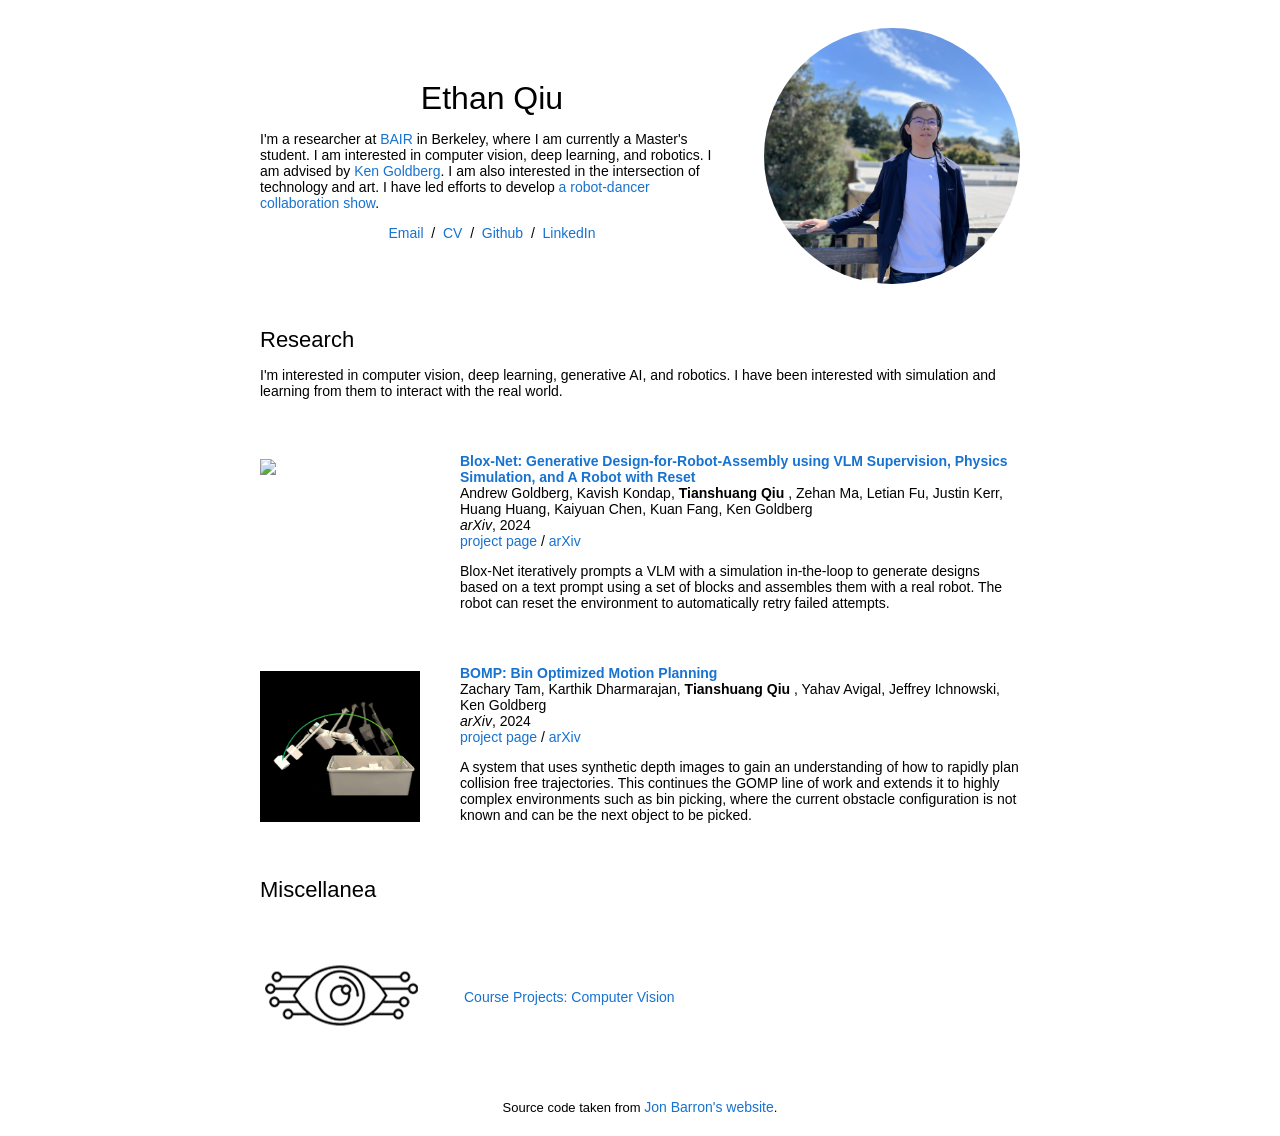
==== index.html @ ef0cfbb1 "updated linkedin" ====
<!DOCTYPE html>
<html lang="en">
  <head>
    <meta http-equiv="Content-Type" content="text/html; charset=UTF-8" />

    <title>Tianshuang (Ethan) Qiu</title>

    <meta name="author" content="Ethan Qiu" />
    <meta name="viewport" content="width=device-width, initial-scale=1" />
    <link
      rel="shortcut icon"
      href="images/favicon/cyber.ico"
      type="image/x-icon"
    />
    <link rel="stylesheet" type="text/css" href="stylesheet.css" />
  </head>

  <body>
    <table
      style="
        width: 100%;
        max-width: 800px;
        border: 0px;
        border-spacing: 0px;
        border-collapse: separate;
        margin-right: auto;
        margin-left: auto;
      "
    >
      <tbody>
        <tr style="padding: 0px">
          <td style="padding: 0px">
            <table
              style="
                width: 100%;
                border: 0px;
                border-spacing: 0px;
                border-collapse: separate;
                margin-right: auto;
                margin-left: auto;
              "
            >
              <tbody>
                <tr style="padding: 0px">
                  <td style="padding: 2.5%; width: 63%; vertical-align: middle">
                    <p class="name" style="text-align: center">Ethan Qiu</p>
                    <p>
                      I'm a researcher at
                      <a href="https://bair.berkeley.edu/"> BAIR </a> in
                      Berkeley, where I am currently a Master's student. I am
                      interested in computer vision, deep learning, and
                      robotics. I am advised by
                      <a href="https://goldberg.berkeley.edu/">Ken Goldberg</a>.
                      I am also interested in the intersection of technology and
                      art. I have led efforts to develop
                      <a
                        href="https://sites.google.com/playing.studio/breathless"
                      >
                        a robot-dancer collaboration show</a
                      >.
                    </p>
                    <p style="text-align: center">
                      <a href="mailto:ethantqiu+website@berkeley.edu">Email</a>
                      &nbsp;/&nbsp;
                      <a href="data/Resume.pdf">CV</a>
                      &nbsp;/&nbsp;
                      <!-- <a href="data/JonBarron-bio.txt">Bio</a> &nbsp;/&nbsp; -->
                      <!-- <a href="https://scholar.google.com/citations?hl=en&user=jktWnL8AAAAJ">Scholar</a> &nbsp;/&nbsp; -->
                      <!-- <a href="https://twitter.com/jon_barron">Twitter</a> &nbsp;/&nbsp; -->
                      <a href="https://github.com/TianshuangQiu/">Github</a>
                      &nbsp;/&nbsp;
                      <a href="https://www.linkedin.com/in/ethantqiu"
                        >LinkedIn</a
                      >
                    </p>
                  </td>
                  <td style="padding: 2.5%; width: 40%; max-width: 40%">
                    <a href="images/EthanQiu.jpg"
                      ><img
                        style="
                          width: 100%;
                          max-width: 100%;
                          object-fit: cover;
                          border-radius: 50%;
                        "
                        alt="profile photo"
                        src="images/EthanQiu.jpg"
                        class="hoverZoomLink"
                    /></a>
                  </td>
                </tr>
              </tbody>
            </table>
            <table
              style="
                width: 100%;
                border: 0px;
                border-spacing: 0px;
                border-collapse: separate;
                margin-right: auto;
                margin-left: auto;
              "
            >
              <tbody>
                <tr>
                  <td
                    style="padding: 20px; width: 100%; vertical-align: middle"
                  >
                    <h2>Research</h2>
                    <p>
                      I'm interested in computer vision, deep learning,
                      generative AI, and robotics. I have been interested with
                      simulation and learning from them to interact with the
                      real world.
                    </p>
                  </td>
                </tr>
              </tbody>
            </table>
            <table
              style="
                width: 100%;
                border: 0px;
                border-spacing: 0px;
                border-collapse: separate;
                margin-right: auto;
                margin-left: auto;
              "
            >
              <!-- RESEARCH PROJECTS BEGIN-->
              <tbody>
                <tr
                  onmouseout="blox_stop()"
                  onmouseover="blox_start()"
                  bgcolor="#ffffff"
                >
                  <td style="padding: 20px; width: 25%; vertical-align: middle">
                    <div class="one">
                      <div class="two" id="blox_image">
                        <video width="100%" height="100%" muted autoplay loop>
                          <source src="images/blox.mov" type="video/mp4" />
                          Your browser does not support the video tag.
                        </video>
                      </div>
                      <img src="images/blox.png" width="160" />
                    </div>
                    <script type="text/javascript">
                      function blox_start() {
                        document.getElementById("blox_image").style.opacity =
                          "1";
                      }

                      function blox_stop() {
                        document.getElementById("blox_image").style.opacity =
                          "0";
                      }
                      blox_stop();
                    </script>
                  </td>
                  <td style="padding: 20px; width: 75%; vertical-align: middle">
                    <a href="https://bloxnet.org/">
                      <span class="papertitle">
                        Blox-Net: Generative Design-for-Robot-Assembly using VLM
                        Supervision, Physics Simulation, and A Robot with Reset
                      </span>
                    </a>
                    <br />
                    Andrew Goldberg, Kavish Kondap,
                    <strong> Tianshuang Qiu </strong>, Zehan Ma, Letian Fu,
                    Justin Kerr, Huang Huang, Kaiyuan Chen, Kuan Fang, Ken
                    Goldberg
                    <br />
                    <em>arXiv</em>, 2024
                    <br />
                    <a href="https://bloxnet.org/">project page</a>
                    /
                    <a href="https://arxiv.org/abs/2409.17126">arXiv</a>
                    <p></p>
                    <p>
                      Blox-Net iteratively prompts a VLM with a simulation
                      in-the-loop to generate designs based on a text prompt
                      using a set of blocks and assembles them with a real
                      robot. The robot can reset the environment to
                      automatically retry failed attempts.
                    </p>
                  </td>
                </tr>
              </tbody>
              <tbody>
                <tr
                  onmouseout="bomp_stop()"
                  onmouseover="bomp_start()"
                  bgcolor="#ffffff"
                >
                  <td style="padding: 20px; width: 25%; vertical-align: middle">
                    <div class="one">
                      <div class="two" id="bomp_image">
                        <video width="100%" height="100%" muted autoplay loop>
                          <source src="images/bomp.mov" type="video/mp4" />
                          Your browser does not support the video tag.
                        </video>
                      </div>
                      <img src="images/bomp.png" width="160" />
                    </div>
                    <script type="text/javascript">
                      function bomp_start() {
                        document.getElementById("bomp_image").style.opacity =
                          "1";
                      }

                      function bomp_stop() {
                        document.getElementById("bomp_image").style.opacity =
                          "0";
                      }
                      bomp_stop();
                    </script>
                  </td>
                  <td style="padding: 20px; width: 75%; vertical-align: middle">
                    <a href="https://sites.google.com/berkeley.edu/bomp">
                      <span class="papertitle"
                        >BOMP: Bin Optimized Motion Planning
                      </span>
                    </a>
                    <br />
                    Zachary Tam, Karthik Dharmarajan,
                    <strong> Tianshuang Qiu </strong>, Yahav Avigal, Jeffrey
                    Ichnowski, Ken Goldberg
                    <br />
                    <em>arXiv</em>, 2024
                    <br />
                    <a href="https://sites.google.com/berkeley.edu/bomp"
                      >project page</a
                    >
                    /
                    <a href="https://arxiv.org/abs/2411.00221">arXiv</a>
                    <p></p>
                    <p>
                      A system that uses synthetic depth images to gain an
                      understanding of how to rapidly plan collision free
                      trajectories. This continues the GOMP line of work and
                      extends it to highly complex environments such as bin
                      picking, where the current obstacle configuration is not
                      known and can be the next object to be picked.
                    </p>
                  </td>
                </tr>
              </tbody>
            </table>

            <table
              width="100%"
              align="center"
              border="0"
              cellspacing="0"
              cellpadding="20"
            >
              <tbody>
                <tr>
                  <td>
                    <h2>Miscellanea</h2>
                  </td>
                </tr>
              </tbody>
            </table>
            <table width="100%" align="center" border="0" cellpadding="20">
              <tbody>
                <tr>
                  <td style="padding: 20px; width: 25%; vertical-align: middle">
                    <img src="images/cv.png" />
                  </td>
                  <td width="75%" valign="center">
                    <a href="pages/cs180.html"
                      >Course Projects: Computer Vision</a
                    >
                  </td>
                </tr>
                <!-- <tr>
              <td style="padding:20px;width:25%;vertical-align:middle">
                <img src="images/cs188.jpg" alt="cs188">
              </td>
              <td width="75%" valign="center">
                <a href="http://inst.eecs.berkeley.edu/~cs188/sp11/announcements.html">Graduate Student Instructor, CS188 Spring 2011</a>
                <br>
                <a href="http://inst.eecs.berkeley.edu/~cs188/fa10/announcements.html">Graduate Student Instructor, CS188 Fall 2010</a>
                <br>
                <a href="http://aima.cs.berkeley.edu/">Figures, "Artificial Intelligence: A Modern Approach", 3rd Edition</a>
              </td>
            </tr> -->

                <!-- <tr>
              <td align="center" style="padding:20px;width:25%;vertical-align:middle">
                <h2>Basically <br> Blog Posts</h2>
              </td>
              <td width="75%" valign="middle">
                <a href="https://arxiv.org/abs/2112.11687">Squareplus: A Softplus-Like Algebraic Rectifier</a>
                <br>
                <a href="https://arxiv.org/abs/2010.09714">A Convenient Generalization of Schlick's Bias and Gain Functions</a>
                <br>
                <a href="https://arxiv.org/abs/1704.07483">Continuously Differentiable Exponential Linear Units</a>
                <br>
                <a href="https://jonbarron.info/data/cvpr2023_llm_workshop_annotated.pdf">Scholars & Big Models: How Can Academics Adapt?</a>
              </td>
            </tr> -->
              </tbody>
            </table>
            <table
              style="
                width: 100%;
                border: 0px;
                border-spacing: 0px;
                border-collapse: separate;
                margin-right: auto;
                margin-left: auto;
              "
            >
              <tbody>
                <tr>
                  <td style="padding: 0px">
                    <br />
                    <p style="text-align: center; font-size: small">
                      Source code taken from
                      <a href="https://github.com/jonbarron/jonbarron_website">
                        Jon Barron's website</a
                      >.
                    </p>
                  </td>
                </tr>
              </tbody>
            </table>
          </td>
        </tr>
      </tbody>
    </table>
  </body>
</html>
---- stylesheet.css ----
/* latin-ext */
@font-face {
  font-family: 'Lato';
  font-style: italic;
  font-weight: 400;
  src: local('Lato Italic'), local('Lato-Italic'), url(https://fonts.gstatic.com/s/lato/v15/S6u8w4BMUTPHjxsAUi-qNiXg7eU0.woff2) format('woff2');
  unicode-range: U+0100-024F, U+0259, U+1E00-1EFF, U+2020, U+20A0-20AB, U+20AD-20CF, U+2113, U+2C60-2C7F, U+A720-A7FF;
}
/* latin */
@font-face {
  font-family: 'Lato';
  font-style: italic;
  font-weight: 400;
  src: local('Lato Italic'), local('Lato-Italic'), url(https://fonts.gstatic.com/s/lato/v15/S6u8w4BMUTPHjxsAXC-qNiXg7Q.woff2) format('woff2');
  unicode-range: U+0000-00FF, U+0131, U+0152-0153, U+02BB-02BC, U+02C6, U+02DA, U+02DC, U+2000-206F, U+2074, U+20AC, U+2122, U+2191, U+2193, U+2212, U+2215, U+FEFF, U+FFFD;
}
/* latin-ext */
@font-face {
  font-family: 'Lato';
  font-style: italic;
  font-weight: 700;
  src: local('Lato Bold Italic'), local('Lato-BoldItalic'), url(https://fonts.gstatic.com/s/lato/v15/S6u_w4BMUTPHjxsI5wq_FQftx9897sxZ.woff2) format('woff2');
  unicode-range: U+0100-024F, U+0259, U+1E00-1EFF, U+2020, U+20A0-20AB, U+20AD-20CF, U+2113, U+2C60-2C7F, U+A720-A7FF;
}
/* latin */
@font-face {
  font-family: 'Lato';
  font-style: italic;
  font-weight: 700;
  src: local('Lato Bold Italic'), local('Lato-BoldItalic'), url(https://fonts.gstatic.com/s/lato/v15/S6u_w4BMUTPHjxsI5wq_Gwftx9897g.woff2) format('woff2');
  unicode-range: U+0000-00FF, U+0131, U+0152-0153, U+02BB-02BC, U+02C6, U+02DA, U+02DC, U+2000-206F, U+2074, U+20AC, U+2122, U+2191, U+2193, U+2212, U+2215, U+FEFF, U+FFFD;
}
/* latin-ext */
@font-face {
  font-family: 'Lato';
  font-style: normal;
  font-weight: 400;
  src: local('Lato Regular'), local('Lato-Regular'), url(https://fonts.gstatic.com/s/lato/v15/S6uyw4BMUTPHjxAwXiWtFCfQ7A.woff2) format('woff2');
  unicode-range: U+0100-024F, U+0259, U+1E00-1EFF, U+2020, U+20A0-20AB, U+20AD-20CF, U+2113, U+2C60-2C7F, U+A720-A7FF;
}
/* latin */
@font-face {
  font-family: 'Lato';
  font-style: normal;
  font-weight: 400;
  src: local('Lato Regular'), local('Lato-Regular'), url(https://fonts.gstatic.com/s/lato/v15/S6uyw4BMUTPHjx4wXiWtFCc.woff2) format('woff2');
  unicode-range: U+0000-00FF, U+0131, U+0152-0153, U+02BB-02BC, U+02C6, U+02DA, U+02DC, U+2000-206F, U+2074, U+20AC, U+2122, U+2191, U+2193, U+2212, U+2215, U+FEFF, U+FFFD;
}
/* latin-ext */
@font-face {
  font-family: 'Lato';
  font-style: normal;
  font-weight: 700;
  src: local('Lato Bold'), local('Lato-Bold'), url(https://fonts.gstatic.com/s/lato/v15/S6u9w4BMUTPHh6UVSwaPGQ3q5d0N7w.woff2) format('woff2');
  unicode-range: U+0100-024F, U+0259, U+1E00-1EFF, U+2020, U+20A0-20AB, U+20AD-20CF, U+2113, U+2C60-2C7F, U+A720-A7FF;
}
/* latin */
@font-face {
  font-family: 'Lato';
  font-style: normal;
  font-weight: 700;
  src: local('Lato Bold'), local('Lato-Bold'), url(https://fonts.gstatic.com/s/lato/v15/S6u9w4BMUTPHh6UVSwiPGQ3q5d0.woff2) format('woff2');
  unicode-range: U+0000-00FF, U+0131, U+0152-0153, U+02BB-02BC, U+02C6, U+02DA, U+02DC, U+2000-206F, U+2074, U+20AC, U+2122, U+2191, U+2193, U+2212, U+2215, U+FEFF, U+FFFD;
}

a {
  color: #1772d0;
  text-decoration: none;
}

a:focus,
a:hover {
  color: #f09228;
  text-decoration: none;
}

body,
td,
th,
tr,
p,
a {
  font-family: 'Lato', Verdana, Helvetica, sans-serif;
  font-size: 14px;
}

strong {
  font-family: 'Lato', Verdana, Helvetica, sans-serif;
  font-size: 14px;
}

h2 {
  margin: 0;
  font-weight: normal;
  font-family: 'Lato', Verdana, Helvetica, sans-serif;
  font-size: 22px;
}

.papertitle {
  font-family: 'Lato', Verdana, Helvetica, sans-serif;
  font-size: 14px;
  font-weight: 700;
}

.name {
  padding-top: 20px;
  margin: 0;
  font-family: 'Lato', Verdana, Helvetica, sans-serif;
  font-size: 32px;
}

.one {
  width: 160px;
  height: 160px;
  position: relative;
}

.two {
  width: 160px;
  height: 160px;
  position: absolute;
  transition: opacity .2s ease-in-out;
  -moz-transition: opacity .2s ease-in-out;
  -webkit-transition: opacity .2s ease-in-out;
}

.fade {
  transition: opacity .2s ease-in-out;
  -moz-transition: opacity .2s ease-in-out;
  -webkit-transition: opacity .2s ease-in-out;
}

span.highlight {
  background-color: #ffffd0;
}
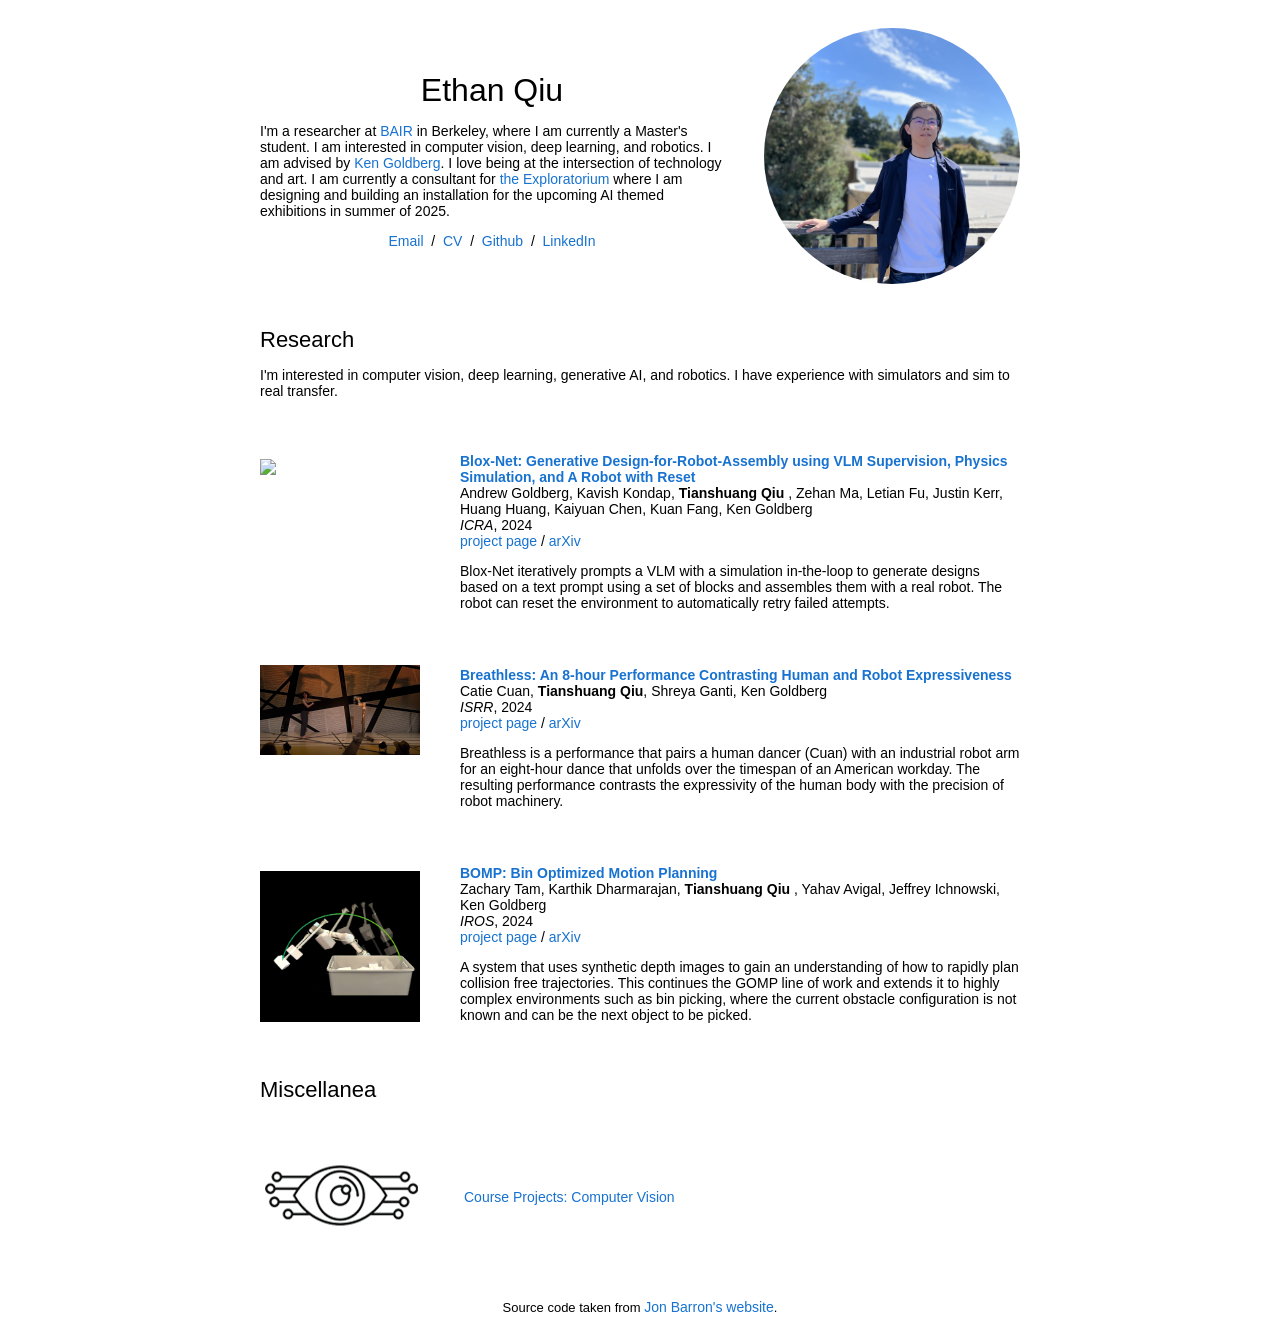
==== commit 796d7c84: "added breathless performance" ====
--- a/index.html
+++ b/index.html
@@ -51,13 +51,13 @@
                       interested in computer vision, deep learning, and
                       robotics. I am advised by
                       <a href="https://goldberg.berkeley.edu/">Ken Goldberg</a>.
-                      I am also interested in the intersection of technology and
-                      art. I have led efforts to develop
-                      <a
-                        href="https://sites.google.com/playing.studio/breathless"
+                      I love being at the intersection of technology and art. I
+                      am currently a consultant for
+                      <a href="https://www.exploratorium.edu/">
+                        the Exploratorium</a
                       >
-                        a robot-dancer collaboration show</a
-                      >.
+                      where I am designing and building an installation for the
+                      upcoming AI themed exhibitions in summer of 2025.
                     </p>
                     <p style="text-align: center">
                       <a href="mailto:ethantqiu+website@berkeley.edu">Email</a>
@@ -109,9 +109,8 @@
                     <h2>Research</h2>
                     <p>
                       I'm interested in computer vision, deep learning,
-                      generative AI, and robotics. I have been interested with
-                      simulation and learning from them to interact with the
-                      real world.
+                      generative AI, and robotics. I have experience with
+                      simulators and sim to real transfer.
                     </p>
                   </td>
                 </tr>
@@ -170,7 +169,7 @@
                     Justin Kerr, Huang Huang, Kaiyuan Chen, Kuan Fang, Ken
                     Goldberg
                     <br />
-                    <em>arXiv</em>, 2024
+                    <em>ICRA</em>, 2024
                     <br />
                     <a href="https://bloxnet.org/">project page</a>
                     /
@@ -182,6 +181,46 @@
                       using a set of blocks and assembles them with a real
                       robot. The robot can reset the environment to
                       automatically retry failed attempts.
+                    </p>
+                  </td>
+                </tr>
+              </tbody>
+              <tbody>
+                <tr bgcolor="#ffffff">
+                  <td style="padding: 20px; width: 25%; vertical-align: middle">
+                    <div class="one">
+                      <div class="two" id="breathe_image"></div>
+                      <img src="images/breathe.jpg" width="160" />
+                    </div>
+                  </td>
+                  <td style="padding: 20px; width: 75%; vertical-align: middle">
+                    <a
+                      href="https://sites.google.com/playing.studio/breathless"
+                    >
+                      <span class="papertitle">
+                        Breathless: An 8-hour Performance Contrasting Human and
+                        Robot Expressiveness
+                      </span>
+                    </a>
+                    <br />
+                    Catie Cuan, <strong>Tianshuang Qiu</strong>, Shreya Ganti,
+                    Ken Goldberg
+                    <br />
+                    <em>ISRR</em>, 2024
+                    <br />
+                    <a href="https://sites.google.com/playing.studio/breathless"
+                      >project page</a
+                    >
+                    /
+                    <a href="https://arxiv.org/abs/2411.12361">arXiv</a>
+                    <p></p>
+                    <p>
+                      Breathless is a performance that pairs a human dancer
+                      (Cuan) with an industrial robot arm for an eight-hour
+                      dance that unfolds over the timespan of an American
+                      workday. The resulting performance contrasts the
+                      expressivity of the human body with the precision of robot
+                      machinery.
                     </p>
                   </td>
                 </tr>
@@ -196,7 +235,7 @@
                     <div class="one">
                       <div class="two" id="bomp_image">
                         <video width="100%" height="100%" muted autoplay loop>
-                          <source src="images/bomp.mov" type="video/mp4" />
+                          <source src="images/bomp.mov" />
                           Your browser does not support the video tag.
                         </video>
                       </div>
@@ -226,7 +265,7 @@
                     <strong> Tianshuang Qiu </strong>, Yahav Avigal, Jeffrey
                     Ichnowski, Ken Goldberg
                     <br />
-                    <em>arXiv</em>, 2024
+                    <em>IROS</em>, 2024
                     <br />
                     <a href="https://sites.google.com/berkeley.edu/bomp"
                       >project page</a
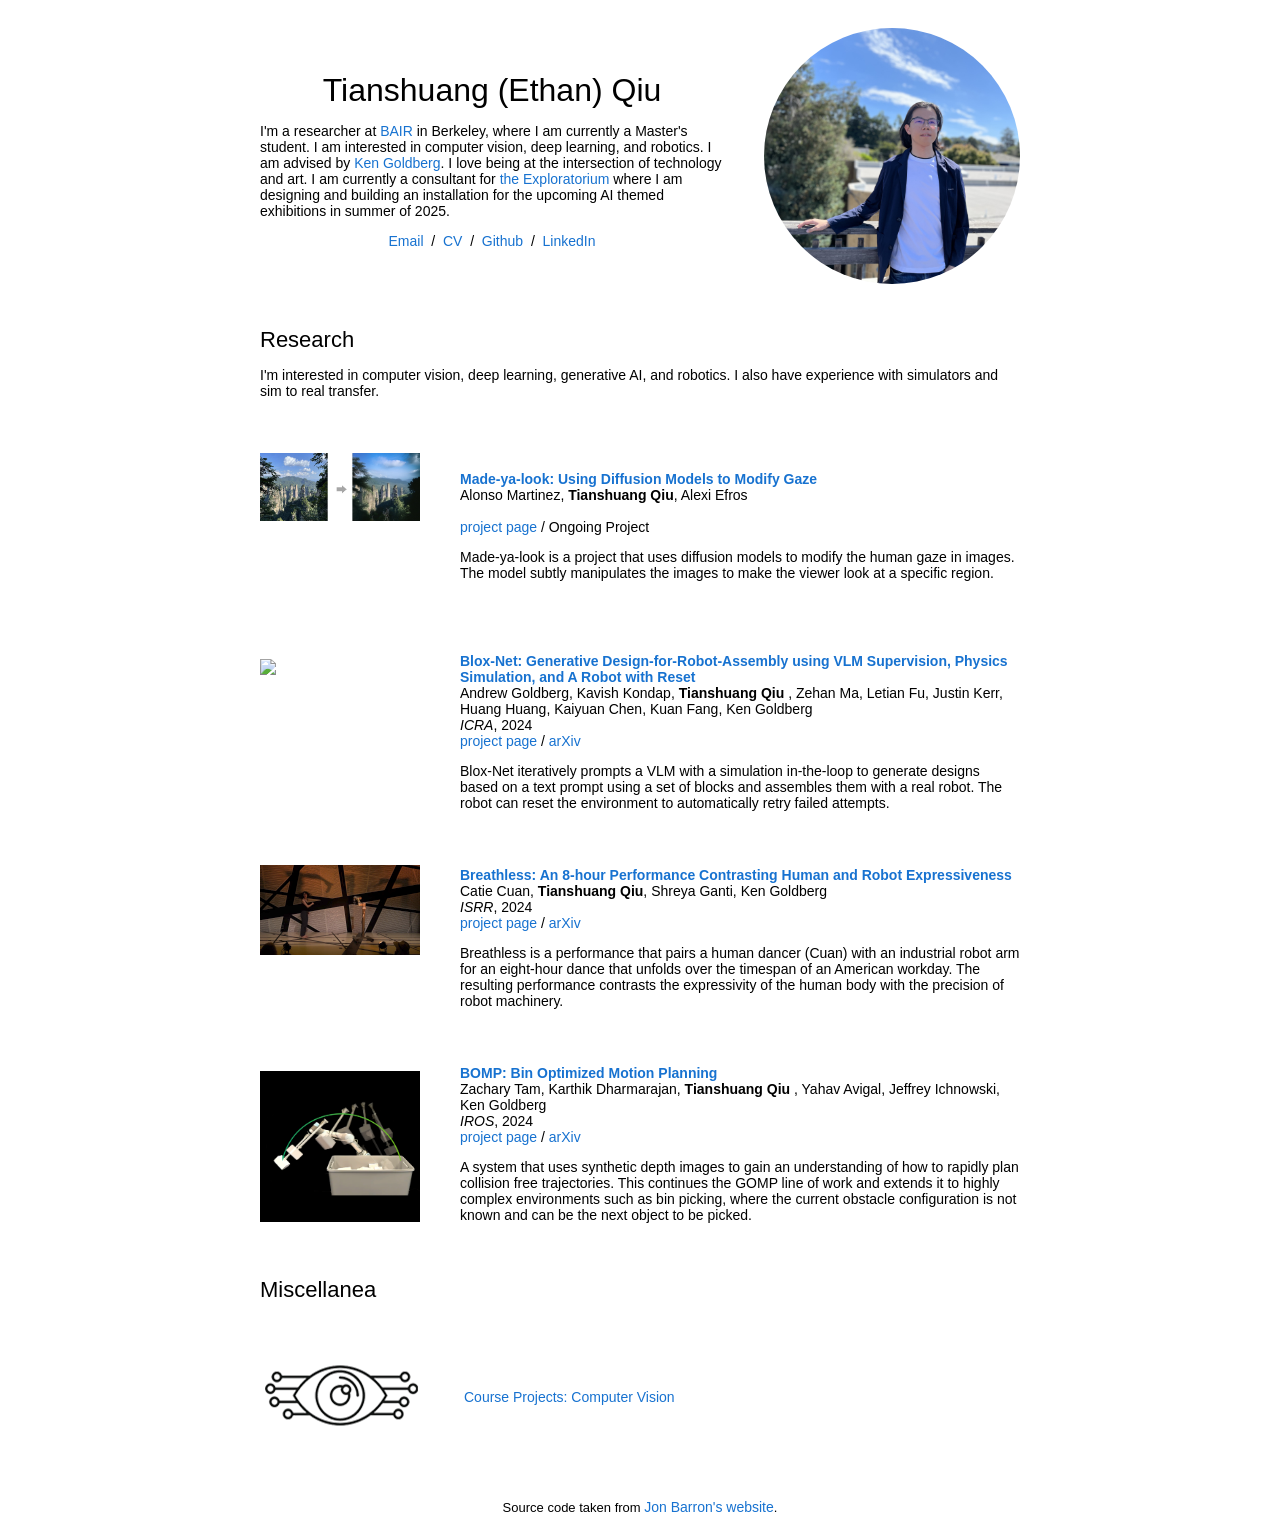
==== commit 76c32622: "added cs180 final project" ====
--- a/index.html
+++ b/index.html
@@ -5,7 +5,7 @@
 
     <title>Tianshuang (Ethan) Qiu</title>
 
-    <meta name="author" content="Ethan Qiu" />
+    <meta name="author" content="Tianshuang (Ethan) Qiu" />
     <meta name="viewport" content="width=device-width, initial-scale=1" />
     <link
       rel="shortcut icon"
@@ -43,7 +43,9 @@
               <tbody>
                 <tr style="padding: 0px">
                   <td style="padding: 2.5%; width: 63%; vertical-align: middle">
-                    <p class="name" style="text-align: center">Ethan Qiu</p>
+                    <p class="name" style="text-align: center">
+                      Tianshuang (Ethan) Qiu
+                    </p>
                     <p>
                       I'm a researcher at
                       <a href="https://bair.berkeley.edu/"> BAIR </a> in
@@ -109,7 +111,7 @@
                     <h2>Research</h2>
                     <p>
                       I'm interested in computer vision, deep learning,
-                      generative AI, and robotics. I have experience with
+                      generative AI, and robotics. I also have experience with
                       simulators and sim to real transfer.
                     </p>
                   </td>
@@ -127,6 +129,39 @@
               "
             >
               <!-- RESEARCH PROJECTS BEGIN-->
+              <tbody>
+                <tr bgcolor="#ffffff">
+                  <td style="padding: 20px; width: 25%; vertical-align: middle">
+                    <div class="one">
+                      <div class="two" id="myl_image"></div>
+                      <img src="images/myl.jpg" width="160" />
+                    </div>
+                  </td>
+                  <td style="padding: 20px; width: 75%; vertical-align: middle">
+                    <a href="https://alonsorobots.github.io/6/">
+                      <span class="papertitle">
+                        Made-ya-look: Using Diffusion Models to Modify Gaze
+                      </span>
+                    </a>
+                    <br />
+                    Alonso Martinez, <strong>Tianshuang Qiu</strong>, Alexi
+                    Efros
+                    <br />
+                    <!-- <em></em>, 2024 -->
+                    <br />
+                    <a href="https://alonsorobots.github.io/6/">project page</a>
+                    / Ongoing Project
+                    <!-- <a href="https://arxiv.org/abs/2409.17126">arXiv</a> -->
+                    <p></p>
+                    <p>
+                      Made-ya-look is a project that uses diffusion models to
+                      modify the human gaze in images. The model subtly
+                      manipulates the images to make the viewer look at a
+                      specific region.
+                    </p>
+                  </td>
+                </tr>
+              </tbody>
               <tbody>
                 <tr
                   onmouseout="blox_stop()"
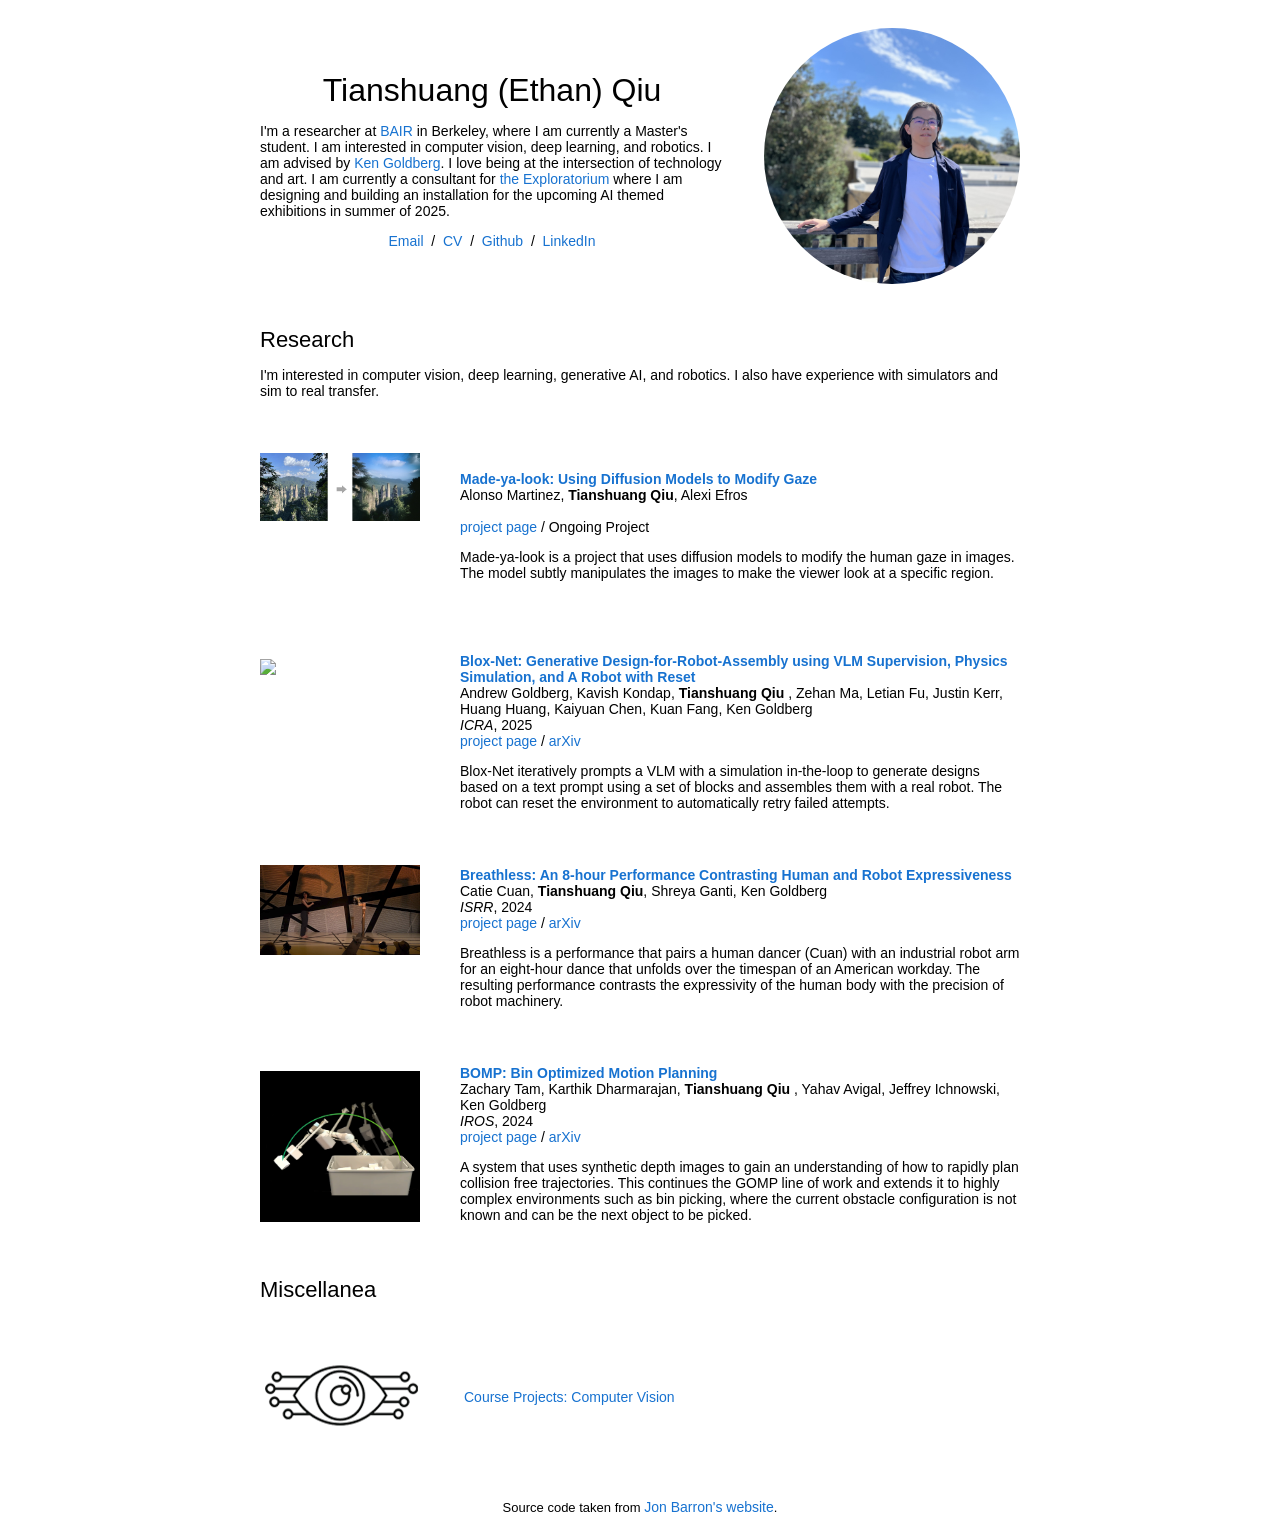
==== commit 9bdc50b1: "bumped icra year forward" ====
--- a/index.html
+++ b/index.html
@@ -204,7 +204,7 @@
                     Justin Kerr, Huang Huang, Kaiyuan Chen, Kuan Fang, Ken
                     Goldberg
                     <br />
-                    <em>ICRA</em>, 2024
+                    <em>ICRA</em>, 2025
                     <br />
                     <a href="https://bloxnet.org/">project page</a>
                     /
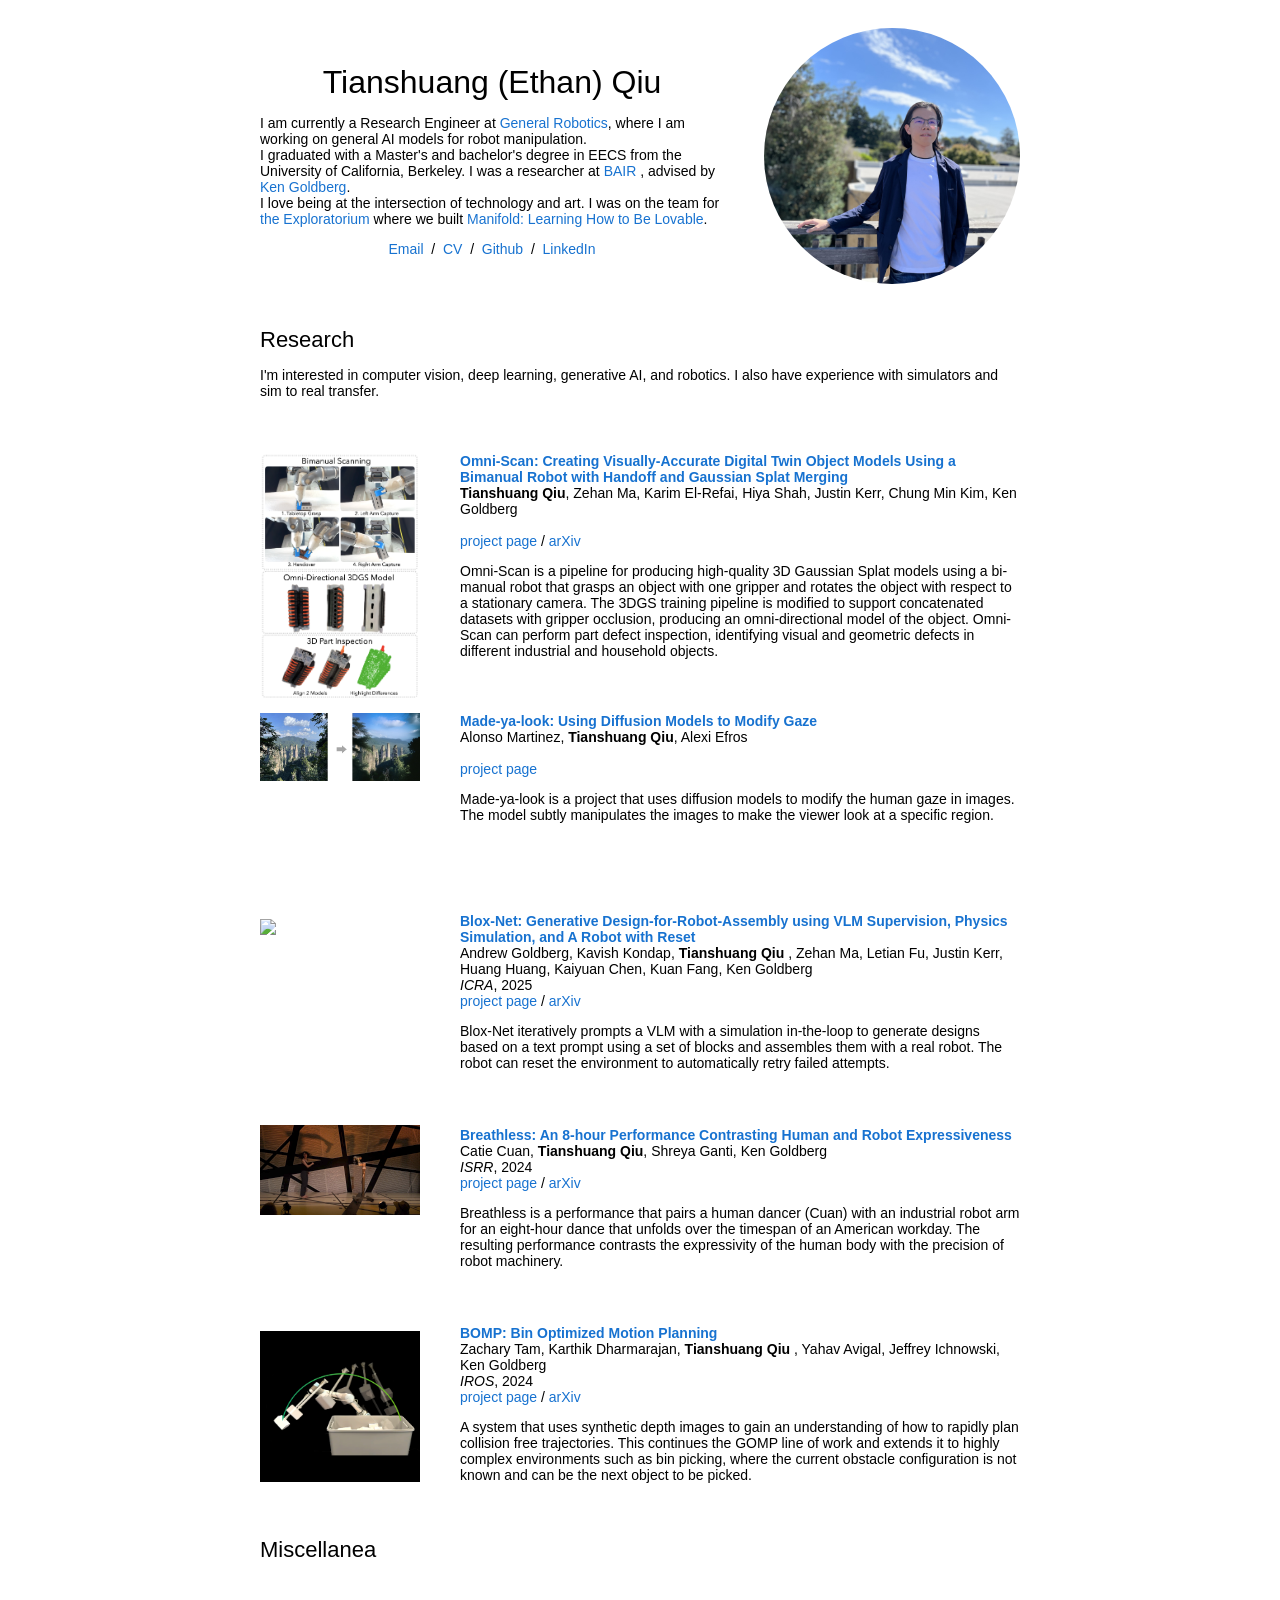
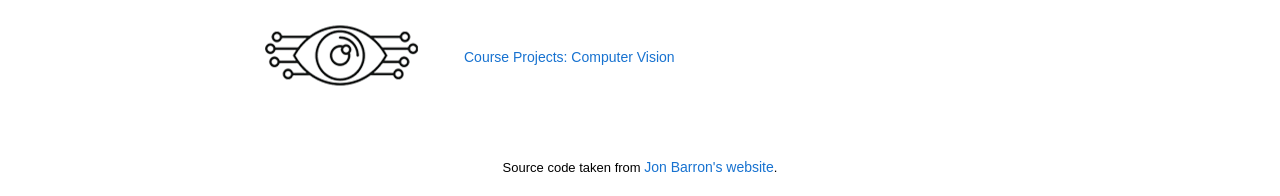
==== commit c32e26aa: "updated omniscan entry" ====
--- a/index.html
+++ b/index.html
@@ -47,19 +47,19 @@
                       Tianshuang (Ethan) Qiu
                     </p>
                     <p>
-                      I'm a researcher at
-                      <a href="https://bair.berkeley.edu/"> BAIR </a> in
-                      Berkeley, where I am currently a Master's student. I am
-                      interested in computer vision, deep learning, and
-                      robotics. I am advised by
+                      I am currently a Research Engineer at <a href="https://www.generalrobotics.company/">General Robotics</a>, where I am working on general AI models for robot manipulation.
+                      <br>
+                      I graduated with a Master's and bachelor's degree in EECS from the University of California, Berkeley.
+                      I was a researcher at <a href="https://bair.berkeley.edu/"> BAIR </a>, advised by
                       <a href="https://goldberg.berkeley.edu/">Ken Goldberg</a>.
-                      I love being at the intersection of technology and art. I
-                      am currently a consultant for
+                      
+                      <br>I love being at the intersection of technology and art. I
+                      was on the team for 
                       <a href="https://www.exploratorium.edu/">
                         the Exploratorium</a
                       >
-                      where I am designing and building an installation for the
-                      upcoming AI themed exhibitions in summer of 2025.
+                      where we built <a href="https://www.exploratorium.edu/visit/calendar/after-dark-dance-machine">
+                        Manifold: Learning How to Be Lovable</a>.
                     </p>
                     <p style="text-align: center">
                       <a href="mailto:ethantqiu+website@berkeley.edu">Email</a>
@@ -131,13 +131,46 @@
               <!-- RESEARCH PROJECTS BEGIN-->
               <tbody>
                 <tr bgcolor="#ffffff">
-                  <td style="padding: 20px; width: 25%; vertical-align: middle">
+                  <td style="padding: 20px; width: 25%; vertical-align: top">
+                    <div class="one">
+                      <div class="two" id="omni_scan_image"></div>
+                      <img src="images/omniscan.png" width="160" />
+                    </div>
+                  </td>
+                  <td style="padding: 20px; width: 75%; vertical-align: middle">
+                    <a href="https://berkeleyautomation.github.io/omni-scan/">
+                      <span class="papertitle">
+                        Omni-Scan: 
+                        Creating Visually-Accurate Digital Twin Object Models
+                        Using a Bimanual Robot with Handoff and Gaussian Splat Merging
+                      </span>
+                    </a>
+                    <br />
+                      <strong>Tianshuang Qiu</strong>, Zehan Ma, Karim El-Refai, Hiya Shah, Justin Kerr, Chung Min Kim, Ken Goldberg
+                    <br />
+                    <!-- <em></em>, 2024 -->
+                    <br />
+                    <a href="https://berkeleyautomation.github.io/omni-scan/">project page</a>
+                    /
+                    <a href="https://arxiv.org/abs/2508.00354">arXiv</a>
+                    <p></p>
+                    <p>
+                     Omni-Scan is a pipeline for producing high-quality 3D Gaussian Splat models using a bi-manual robot that grasps an object with one gripper and rotates the object with respect to a stationary camera. 
+                     The 3DGS training pipeline is modified to support concatenated datasets with gripper occlusion, producing an omni-directional model of the object. 
+                     Omni-Scan can perform part defect inspection, identifying visual and geometric defects in different industrial and household objects.
+                    </p>
+                  </td>
+                </tr>
+              </tbody>
+              <tbody>
+                <tr bgcolor="#ffffff">
+                  <td style="padding: 20px; width: 25%; vertical-align: top">
                     <div class="one">
                       <div class="two" id="myl_image"></div>
                       <img src="images/myl.jpg" width="160" />
                     </div>
                   </td>
-                  <td style="padding: 20px; width: 75%; vertical-align: middle">
+                  <td style="padding: 20px; width: 75%; vertical-align: top">
                     <a href="https://alonsorobots.github.io/6/">
                       <span class="papertitle">
                         Made-ya-look: Using Diffusion Models to Modify Gaze
@@ -150,7 +183,6 @@
                     <!-- <em></em>, 2024 -->
                     <br />
                     <a href="https://alonsorobots.github.io/6/">project page</a>
-                    / Ongoing Project
                     <!-- <a href="https://arxiv.org/abs/2409.17126">arXiv</a> -->
                     <p></p>
                     <p>
@@ -270,7 +302,7 @@
                     <div class="one">
                       <div class="two" id="bomp_image">
                         <video width="100%" height="100%" muted autoplay loop>
-                          <source src="images/bomp.mov" />
+                          <source src="images/bomp.mov" type="video/mp4" />
                           Your browser does not support the video tag.
                         </video>
                       </div>
@@ -340,7 +372,7 @@
               <tbody>
                 <tr>
                   <td style="padding: 20px; width: 25%; vertical-align: middle">
-                    <img src="images/cv.png" />
+                    <img src="images/cv.png" alt="Computer Vision course projects" />
                   </td>
                   <td width="75%" valign="center">
                     <a href="pages/cs180.html"
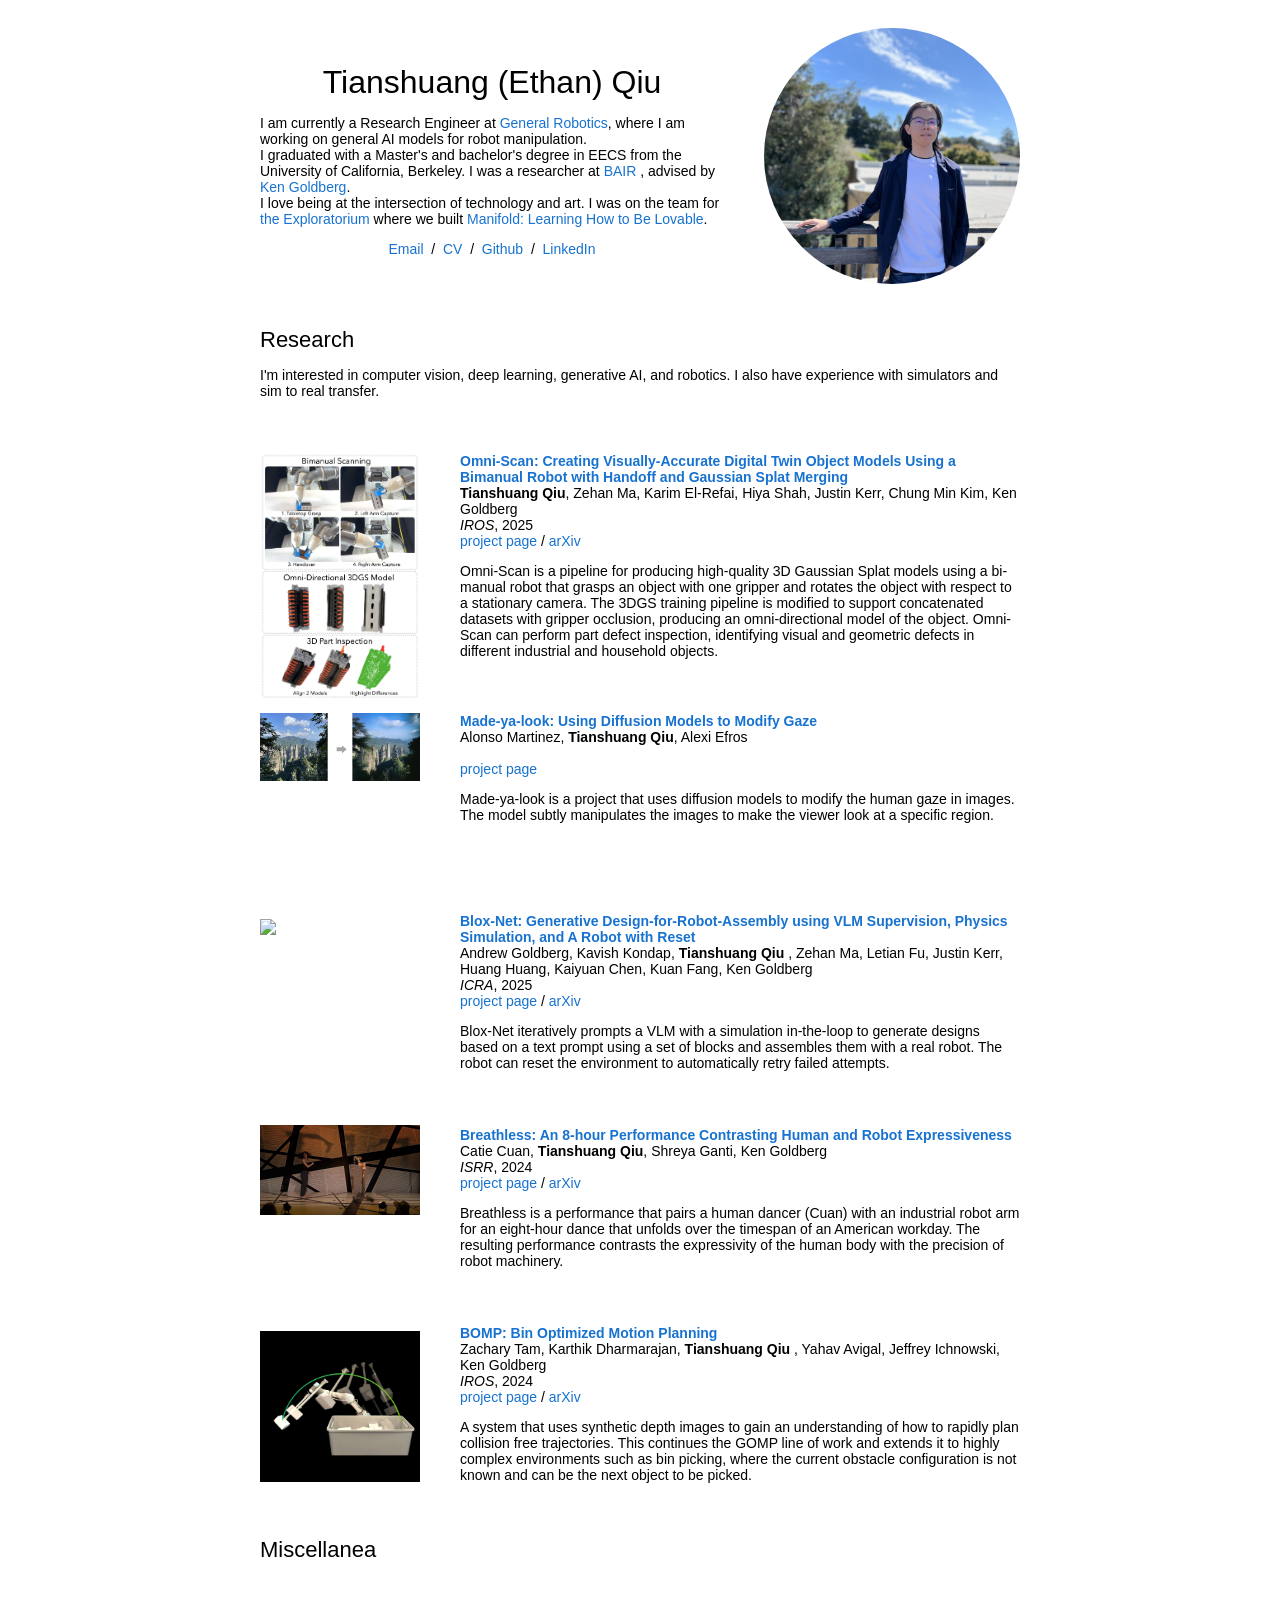
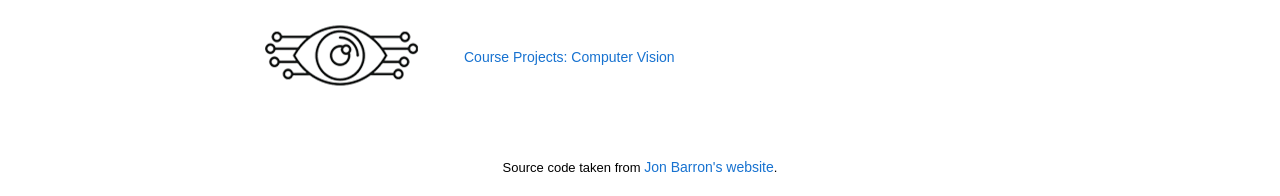
==== commit 4c6a9605: "tag for IROS 25" ====
--- a/index.html
+++ b/index.html
@@ -148,7 +148,7 @@
                     <br />
                       <strong>Tianshuang Qiu</strong>, Zehan Ma, Karim El-Refai, Hiya Shah, Justin Kerr, Chung Min Kim, Ken Goldberg
                     <br />
-                    <!-- <em></em>, 2024 -->
+                    <em>IROS</em>, 2025
                     <br />
                     <a href="https://berkeleyautomation.github.io/omni-scan/">project page</a>
                     /
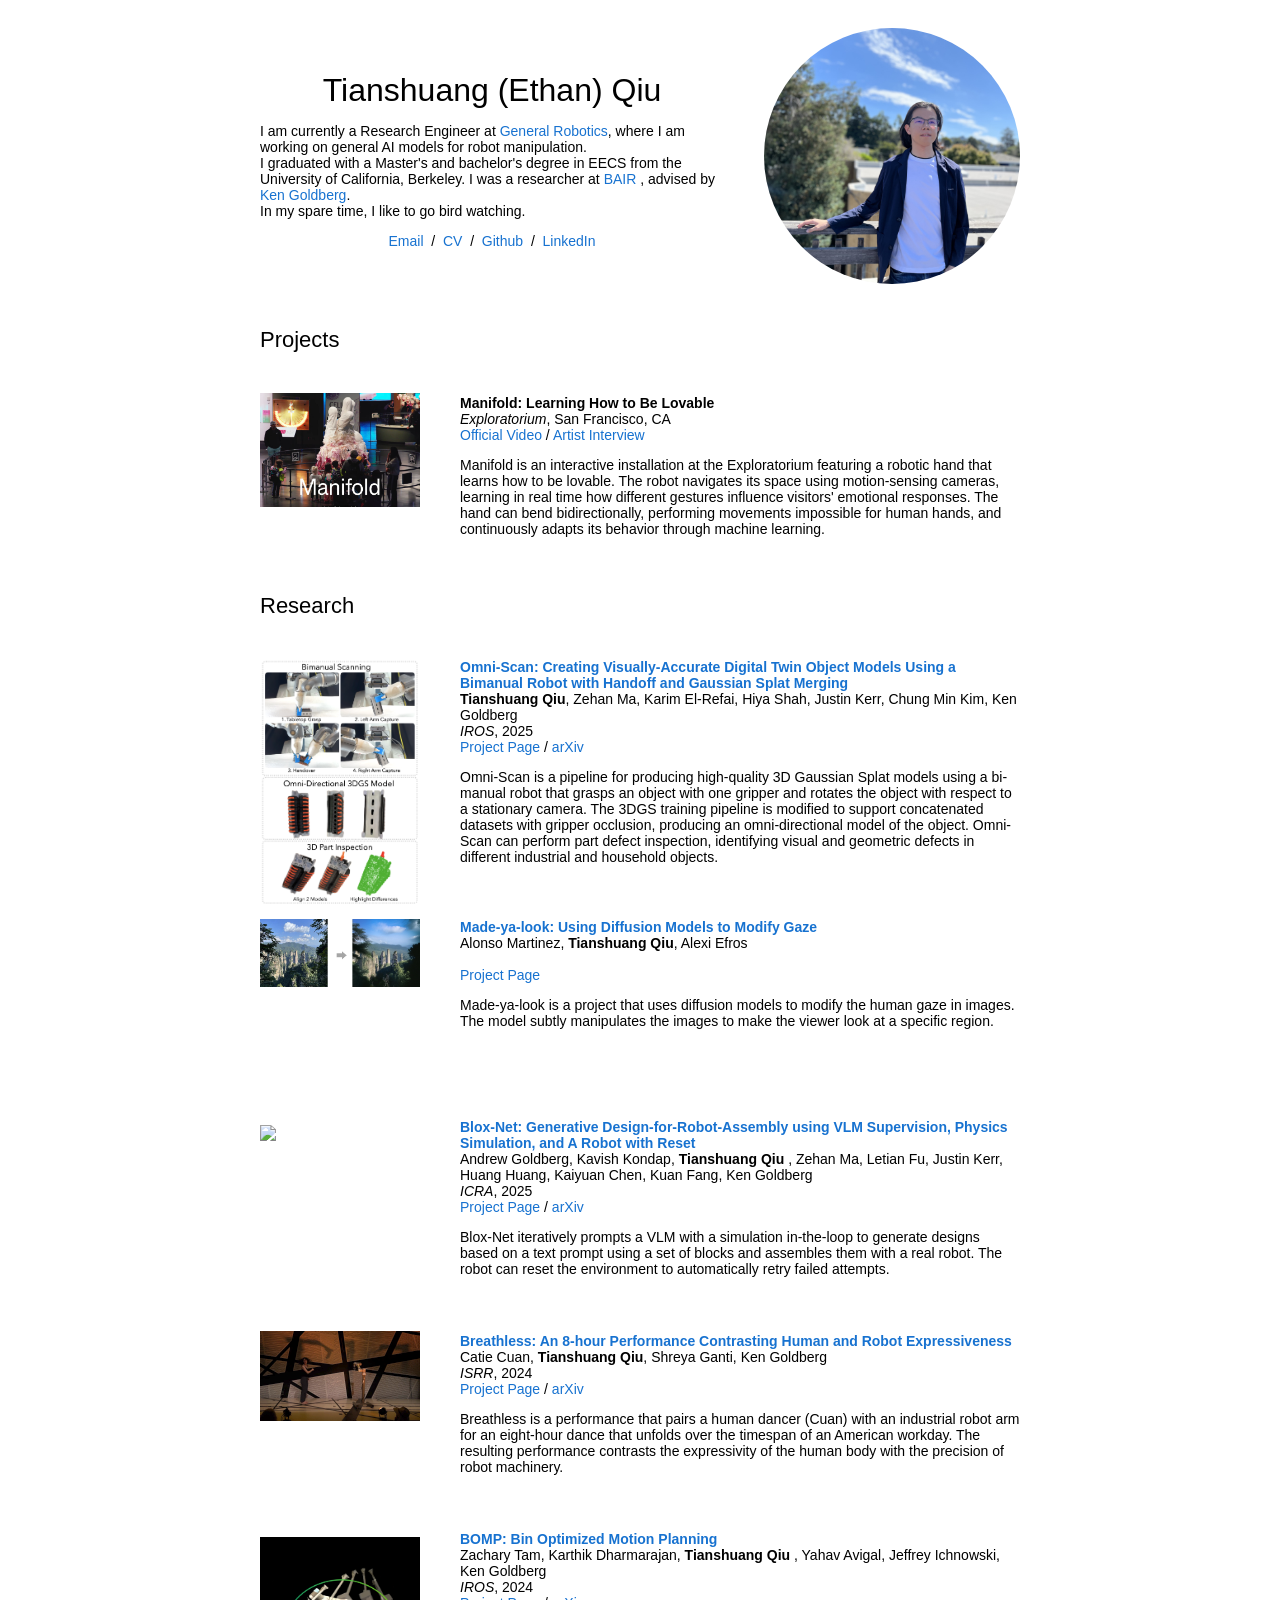
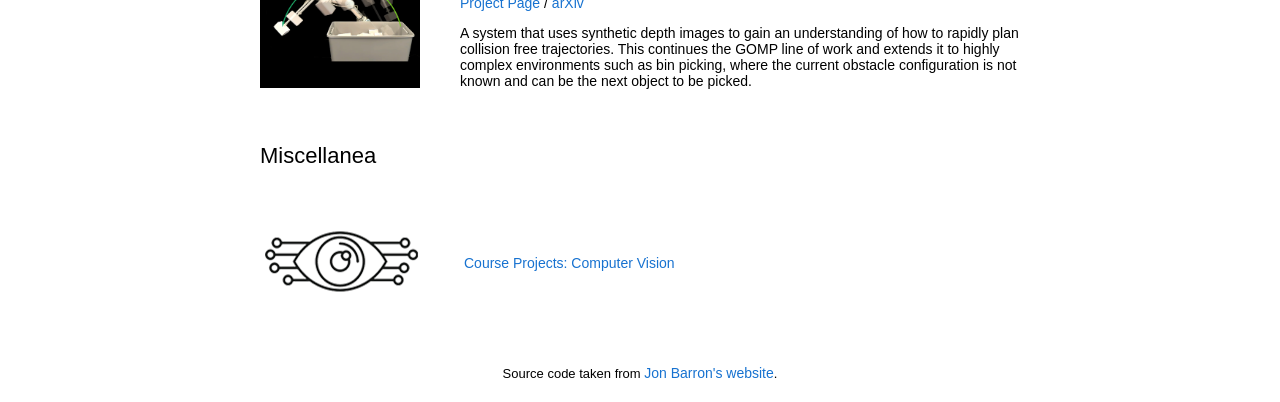
==== commit c172dff7: "added manifold project to Projects tab" ====
--- a/index.html
+++ b/index.html
@@ -1,4 +1,4 @@
-<!DOCTYPE html>
+<!doctype html>
 <html lang="en">
   <head>
     <meta http-equiv="Content-Type" content="text/html; charset=UTF-8" />
@@ -47,19 +47,20 @@
                       Tianshuang (Ethan) Qiu
                     </p>
                     <p>
-                      I am currently a Research Engineer at <a href="https://www.generalrobotics.company/">General Robotics</a>, where I am working on general AI models for robot manipulation.
-                      <br>
-                      I graduated with a Master's and bachelor's degree in EECS from the University of California, Berkeley.
-                      I was a researcher at <a href="https://bair.berkeley.edu/"> BAIR </a>, advised by
+                      I am currently a Research Engineer at
+                      <a href="https://www.generalrobotics.company/"
+                        >General Robotics</a
+                      >, where I am working on general AI models for robot
+                      manipulation.
+                      <br />
+                      I graduated with a Master's and bachelor's degree in EECS
+                      from the University of California, Berkeley. I was a
+                      researcher at
+                      <a href="https://bair.berkeley.edu/"> BAIR </a>, advised
+                      by
                       <a href="https://goldberg.berkeley.edu/">Ken Goldberg</a>.
-                      
-                      <br>I love being at the intersection of technology and art. I
-                      was on the team for 
-                      <a href="https://www.exploratorium.edu/">
-                        the Exploratorium</a
-                      >
-                      where we built <a href="https://www.exploratorium.edu/visit/calendar/after-dark-dance-machine">
-                        Manifold: Learning How to Be Lovable</a>.
+
+                      <br />In my spare time, I like to go bird watching.
                     </p>
                     <p style="text-align: center">
                       <a href="mailto:ethantqiu+website@berkeley.edu">Email</a>
@@ -108,12 +109,7 @@
                   <td
                     style="padding: 20px; width: 100%; vertical-align: middle"
                   >
-                    <h2>Research</h2>
-                    <p>
-                      I'm interested in computer vision, deep learning,
-                      generative AI, and robotics. I also have experience with
-                      simulators and sim to real transfer.
-                    </p>
+                    <h2>Projects</h2>
                   </td>
                 </tr>
               </tbody>
@@ -128,6 +124,73 @@
                 margin-left: auto;
               "
             >
+              <tbody>
+                <tr bgcolor="#ffffff">
+                  <td style="padding: 20px; width: 25%; vertical-align: top">
+                    <div class="one">
+                      <div class="two" id="manifold_image"></div>
+                      <img src="images/manifold.jpg" width="160" />
+                    </div>
+                  </td>
+                  <td style="padding: 20px; width: 75%; vertical-align: middle">
+                    <span class="papertitle">
+                      Manifold: Learning How to Be Lovable
+                    </span>
+                    <br />
+                    <em>Exploratorium</em>, San Francisco, CA
+                    <br />
+                    <a href="https://www.youtube.com/watch?v=a3S3TFH8jGM"
+                      >Official Video</a
+                    >
+                    /
+                    <a href="https://www.youtube.com/watch?v=XXCRk4EPb5w"
+                      >Artist Interview</a
+                    >
+                    <p></p>
+                    <p>
+                      Manifold is an interactive installation at the
+                      Exploratorium featuring a robotic hand that learns how to
+                      be lovable. The robot navigates its space using
+                      motion-sensing cameras, learning in real time how
+                      different gestures influence visitors' emotional
+                      responses. The hand can bend bidirectionally, performing
+                      movements impossible for human hands, and continuously
+                      adapts its behavior through machine learning.
+                    </p>
+                  </td>
+                </tr>
+              </tbody>
+            </table>
+            <table
+              style="
+                width: 100%;
+                border: 0px;
+                border-spacing: 0px;
+                border-collapse: separate;
+                margin-right: auto;
+                margin-left: auto;
+              "
+            >
+              <tbody>
+                <tr>
+                  <td
+                    style="padding: 20px; width: 100%; vertical-align: middle"
+                  >
+                    <h2>Research</h2>
+                  </td>
+                </tr>
+              </tbody>
+            </table>
+            <table
+              style="
+                width: 100%;
+                border: 0px;
+                border-spacing: 0px;
+                border-collapse: separate;
+                margin-right: auto;
+                margin-left: auto;
+              "
+            >
               <!-- RESEARCH PROJECTS BEGIN-->
               <tbody>
                 <tr bgcolor="#ffffff">
@@ -140,24 +203,33 @@
                   <td style="padding: 20px; width: 75%; vertical-align: middle">
                     <a href="https://berkeleyautomation.github.io/omni-scan/">
                       <span class="papertitle">
-                        Omni-Scan: 
-                        Creating Visually-Accurate Digital Twin Object Models
-                        Using a Bimanual Robot with Handoff and Gaussian Splat Merging
+                        Omni-Scan: Creating Visually-Accurate Digital Twin
+                        Object Models Using a Bimanual Robot with Handoff and
+                        Gaussian Splat Merging
                       </span>
                     </a>
                     <br />
-                      <strong>Tianshuang Qiu</strong>, Zehan Ma, Karim El-Refai, Hiya Shah, Justin Kerr, Chung Min Kim, Ken Goldberg
+                    <strong>Tianshuang Qiu</strong>, Zehan Ma, Karim El-Refai,
+                    Hiya Shah, Justin Kerr, Chung Min Kim, Ken Goldberg
                     <br />
                     <em>IROS</em>, 2025
                     <br />
-                    <a href="https://berkeleyautomation.github.io/omni-scan/">project page</a>
+                    <a href="https://berkeleyautomation.github.io/omni-scan/"
+                      >Project Page</a
+                    >
                     /
                     <a href="https://arxiv.org/abs/2508.00354">arXiv</a>
                     <p></p>
                     <p>
-                     Omni-Scan is a pipeline for producing high-quality 3D Gaussian Splat models using a bi-manual robot that grasps an object with one gripper and rotates the object with respect to a stationary camera. 
-                     The 3DGS training pipeline is modified to support concatenated datasets with gripper occlusion, producing an omni-directional model of the object. 
-                     Omni-Scan can perform part defect inspection, identifying visual and geometric defects in different industrial and household objects.
+                      Omni-Scan is a pipeline for producing high-quality 3D
+                      Gaussian Splat models using a bi-manual robot that grasps
+                      an object with one gripper and rotates the object with
+                      respect to a stationary camera. The 3DGS training pipeline
+                      is modified to support concatenated datasets with gripper
+                      occlusion, producing an omni-directional model of the
+                      object. Omni-Scan can perform part defect inspection,
+                      identifying visual and geometric defects in different
+                      industrial and household objects.
                     </p>
                   </td>
                 </tr>
@@ -182,7 +254,7 @@
                     <br />
                     <!-- <em></em>, 2024 -->
                     <br />
-                    <a href="https://alonsorobots.github.io/6/">project page</a>
+                    <a href="https://alonsorobots.github.io/6/">Project Page</a>
                     <!-- <a href="https://arxiv.org/abs/2409.17126">arXiv</a> -->
                     <p></p>
                     <p>
@@ -238,7 +310,7 @@
                     <br />
                     <em>ICRA</em>, 2025
                     <br />
-                    <a href="https://bloxnet.org/">project page</a>
+                    <a href="https://bloxnet.org/">Project Page</a>
                     /
                     <a href="https://arxiv.org/abs/2409.17126">arXiv</a>
                     <p></p>
@@ -276,7 +348,7 @@
                     <em>ISRR</em>, 2024
                     <br />
                     <a href="https://sites.google.com/playing.studio/breathless"
-                      >project page</a
+                      >Project Page</a
                     >
                     /
                     <a href="https://arxiv.org/abs/2411.12361">arXiv</a>
@@ -335,7 +407,7 @@
                     <em>IROS</em>, 2024
                     <br />
                     <a href="https://sites.google.com/berkeley.edu/bomp"
-                      >project page</a
+                      >Project Page</a
                     >
                     /
                     <a href="https://arxiv.org/abs/2411.00221">arXiv</a>
@@ -372,7 +444,10 @@
               <tbody>
                 <tr>
                   <td style="padding: 20px; width: 25%; vertical-align: middle">
-                    <img src="images/cv.png" alt="Computer Vision course projects" />
+                    <img
+                      src="images/cv.png"
+                      alt="Computer Vision course projects"
+                    />
                   </td>
                   <td width="75%" valign="center">
                     <a href="pages/cs180.html"
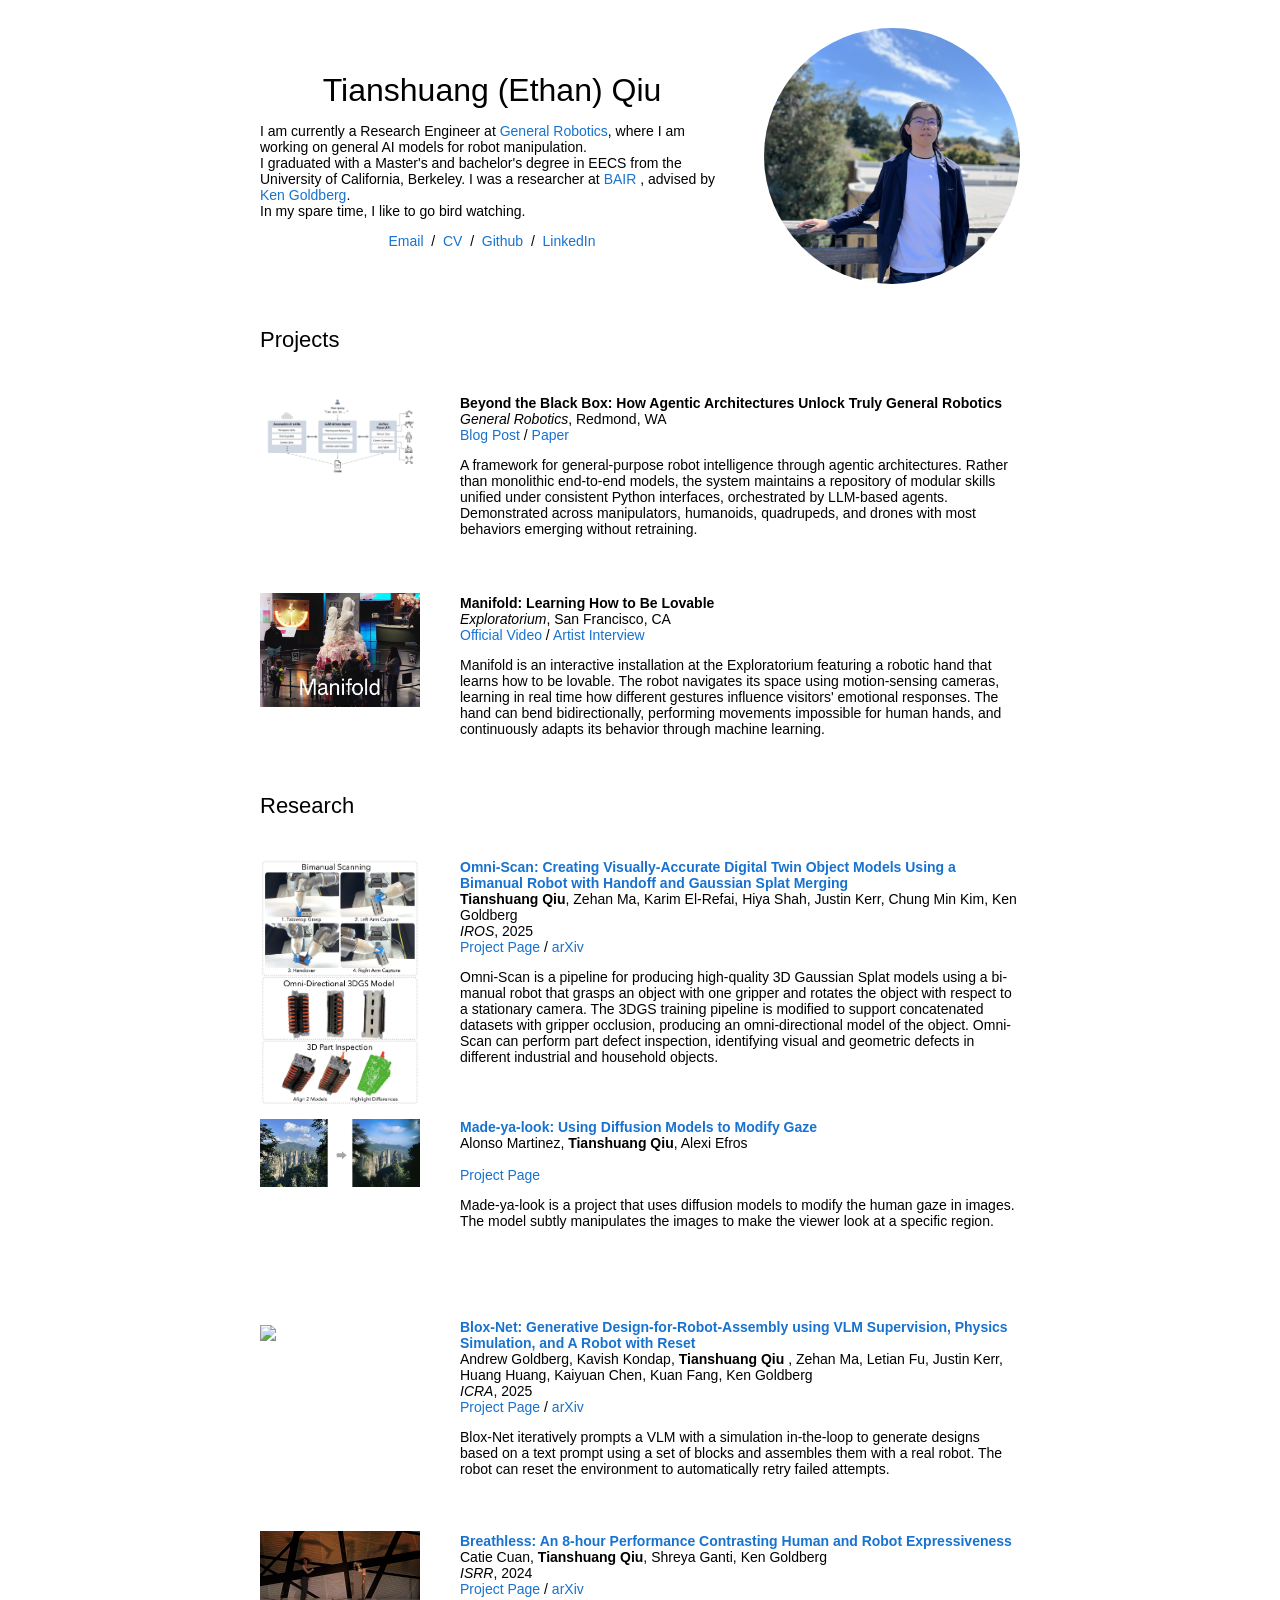
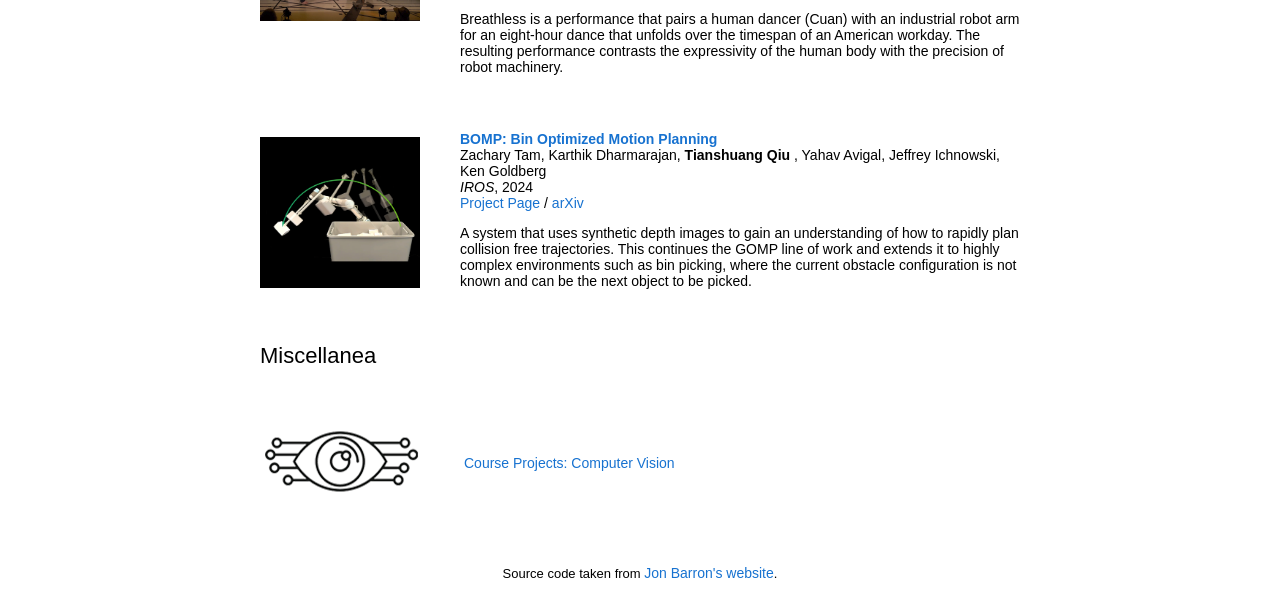
==== commit 06af236e: "added agentic paper to website" ====
--- a/index.html
+++ b/index.html
@@ -128,6 +128,41 @@
                 <tr bgcolor="#ffffff">
                   <td style="padding: 20px; width: 25%; vertical-align: top">
                     <div class="one">
+                      <div class="two" id="agentic_image"></div>
+                      <img src="images/agentic.jpg" width="160" />
+                    </div>
+                  </td>
+                  <td style="padding: 20px; width: 75%; vertical-align: middle">
+                      <span class="papertitle">
+                        Beyond the Black Box: How Agentic Architectures Unlock
+                        Truly General Robotics
+                      </span>
+                    </a>
+                    <br />
+                    <em>General Robotics</em>, Redmond, WA
+                    <br />
+                    <a href="https://www.generalrobotics.company/post/agentic-robotics"
+                      >Blog Post</a
+                    >
+                    /
+                    <a href="https://genrobo.github.io/Agentic-Robotics/paper.pdf"
+                      >Paper</a
+                    >
+                    <p></p>
+                    <p>
+                      A framework for general-purpose robot intelligence through
+                      agentic architectures. Rather than monolithic end-to-end
+                      models, the system maintains a repository of modular
+                      skills unified under consistent Python interfaces,
+                      orchestrated by LLM-based agents. Demonstrated across
+                      manipulators, humanoids, quadrupeds, and drones with most
+                      behaviors emerging without retraining.
+                    </p>
+                  </td>
+                </tr>
+                <tr bgcolor="#ffffff">
+                  <td style="padding: 20px; width: 25%; vertical-align: top">
+                    <div class="one">
                       <div class="two" id="manifold_image"></div>
                       <img src="images/manifold.jpg" width="160" />
                     </div>
--- a/stylesheet.css
+++ b/stylesheet.css
@@ -132,4 +132,10 @@
 
 span.highlight {
   background-color: #ffffd0;
+}
+
+@media (prefers-color-scheme: dark) {
+  img[alt="Computer Vision course projects"] {
+    filter: invert(1);
+  }
 }
